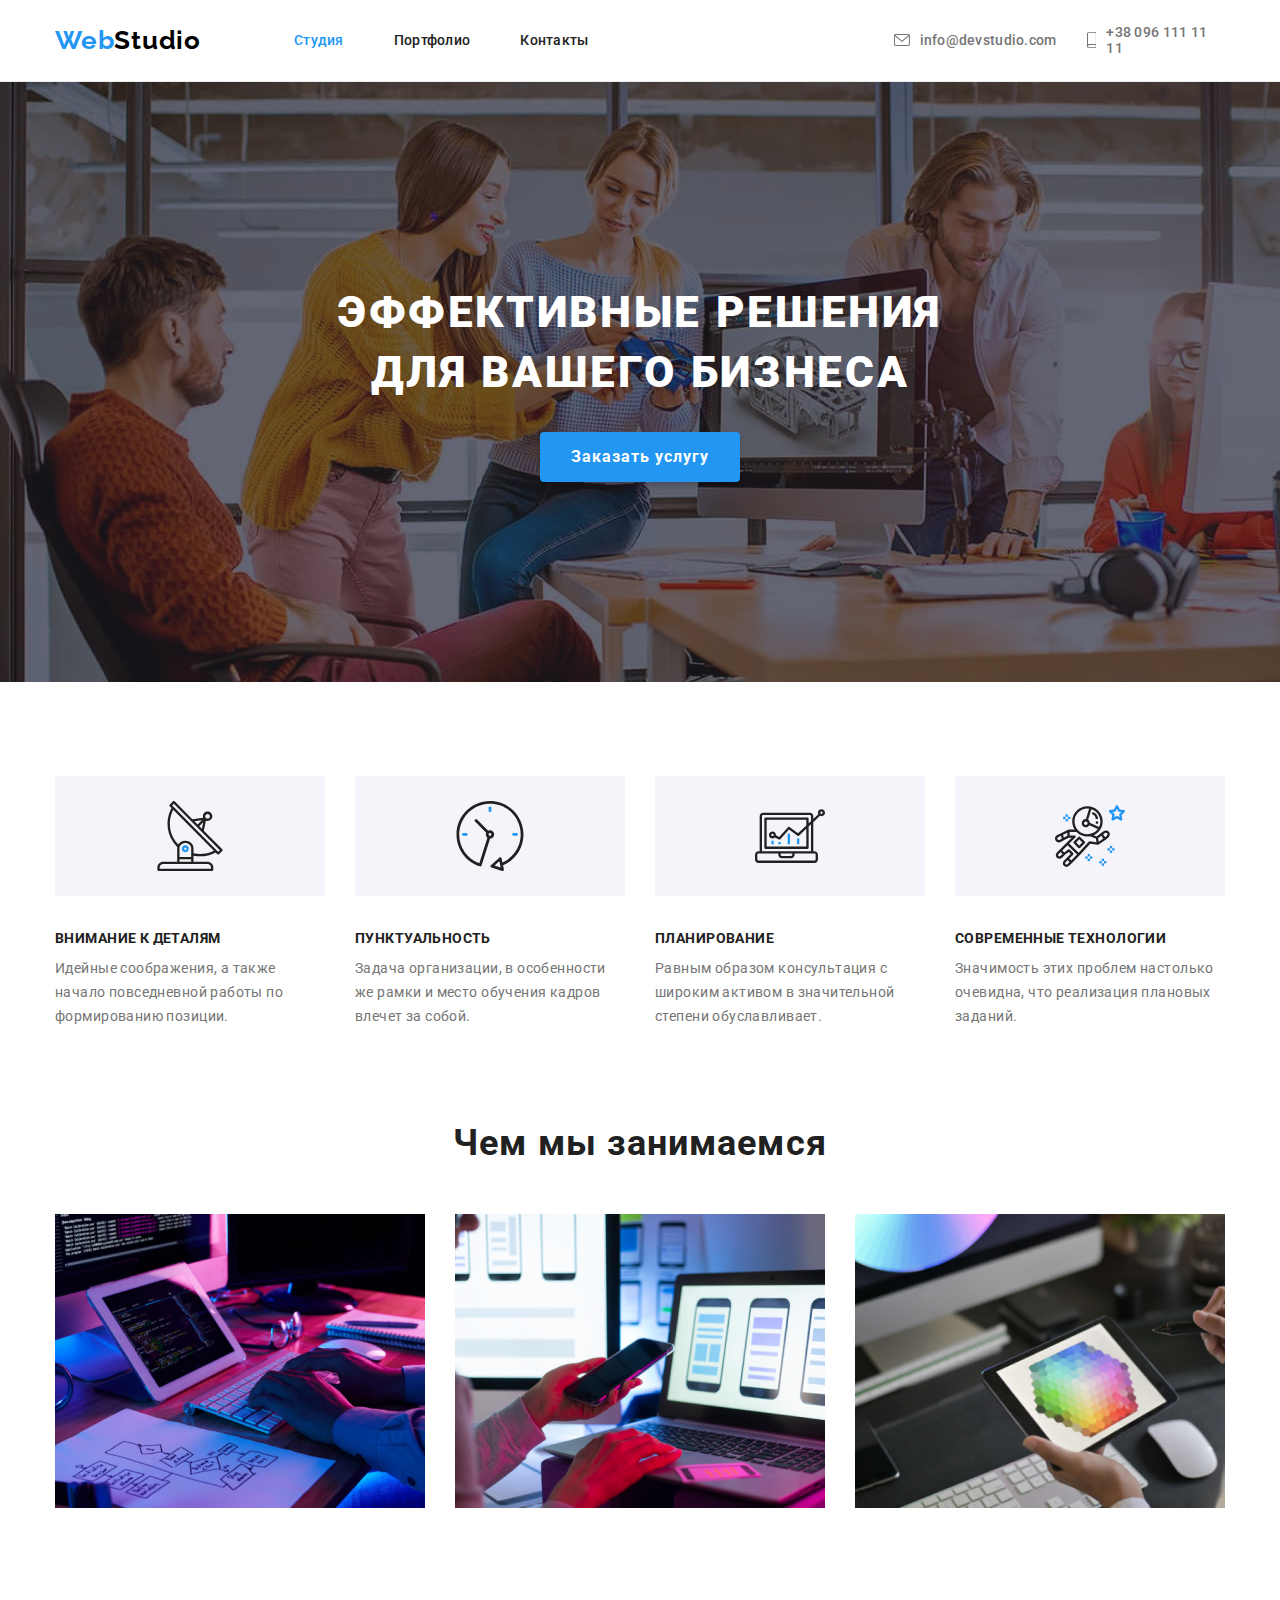
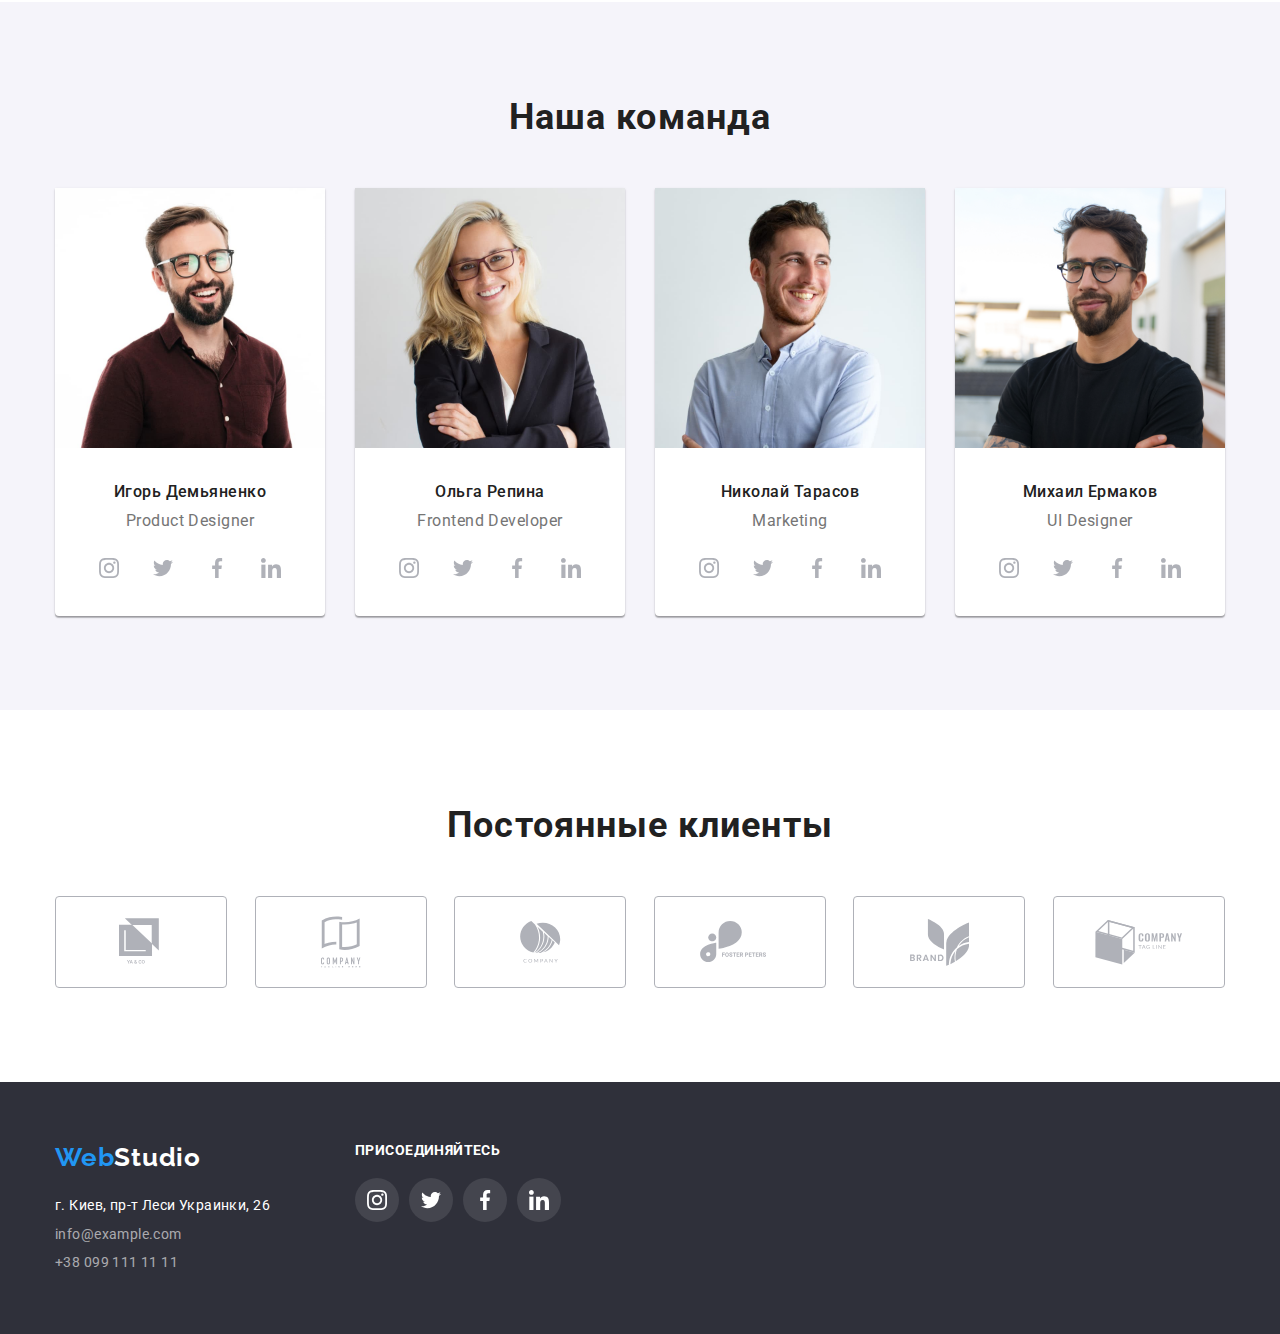
==== index.html @ bcdd803f "add files" ====
<!DOCTYPE html>
<html lang="ru">
<head>
    <meta charset="UTF-8">
    <meta name="viewport" content="width=device-width, initial-scale=1.0">
    <title>Студия</title>
    <link rel="stylesheet" href="./css/styles.css">
    <link href="https://fonts.googleapis.com/css2?family=Raleway:wght@700&family=Roboto:wght@400;500;700;900&display=swap" rel="stylesheet"/>
    <link rel="preconnect" href="https://fonts.gstatic.com">
    <link href="https://fonts.googleapis.com/css2?family=Roboto:wght@400;500;700;900&display=swap" rel="stylesheet">
</head>
<body class="body">
    <!-- Шапка страницы -->
    <header id="header">
        <div class="container">
            <div class="header-container">
                <!-- Логотип страницы -->
                <a href="./index.html" class="logo">Web<span>Studio</span></a>
                <!-- Навигация страницы -->
                <nav class="main-nav">
                    <ul class="site-nav">
                        <li>
                            <a href="./index.html" class="link current">Студия</a>
                        </li>
                        <li>
                            <a href="./portfolio.html" class="link">Портфолио</a>
                        </li>
                        <li>
                            <a href="" class="link">Контакты</a>
                        </li>
                    </ul>
                    <!-- Контакты -->
                    <ul class="contacts-nav">
                        <li>
                            <a href="mailto:info@devstudio.com">
                                <svg class="link-icon icon-email">
                                    <use href="./images/icons/sprite.svg#icon-message"></use>
                                </svg>
                                info@devstudio.com
                            </a>
                        </li>
                        <li>
                            <a href="tel:+380961111111">
                                <svg class="link-icon icon-smartphone">
                                    <use href="./images/icons/sprite.svg#icon-smartphone"></use>
                                </svg>
                                +38 096 111 11 11
                            </a>
                        </li>
                    </ul>
                </nav>
            </div>
        </div>
    </header>
    <!-- Контент страницы -->
    <main>
        <section class="block-one">
                <div class="container">
                    <div class="div-block-one">
                        <h1 class="block-one-text">Эффективные решения <br> для вашего бизнеса</h1>
                        <a href="" class="button">Заказать услугу</a>
                    </div>
                </div>
        </section>
        <!-- Особенности -->
        <section class="features-section">
            <div class="container">
                <ul class="features">
                    <li>
                        <img src="./images/Rectangle 1.svg" alt="features" width="270px">
                        <h3>ВНИМАНИЕ К ДЕТАЛЯМ</h3>
                        <p>Идейные соображения, а также начало повседневной работы по формированию позиции.</p>
                    </li>
                    <li>
                        <img src="./images/Rectangle 2.svg" alt="features" width="270px">
                        <h3>ПУНКТУАЛЬНОСТЬ</h3>
                        <p>Задача организации, в особенности же рамки и место обучения кадров влечет за собой.</p>
                    </li>
                    <li>
                        <img src="./images/Rectangle 3.svg" alt="features" width="270px">
                        <h3>ПЛАНИРОВАНИЕ</h3>
                        <p>Равным образом консультация с широким активом в значительной степени обуславливает.</p>
                    </li>
                    <li>
                        <img src="./images/Rectangle 4.svg" alt="features" width="270px">
                        <h3>СОВРЕМЕННЫЕ ТЕХНОЛОГИИ</h3>
                        <p>Значимость этих проблем настолько очевидна, что реализация плановых заданий.</p>
                    </li>
                </ul>
            </div>
        </section>
        <!-- Чем мы занимаемся-->
        <section class="work">
            <div class="container">
                <div class="work-div">
                    <h2>Чем мы занимаемся</h2>
                        <ul class="work-ul">
                            <li><img src="./images/img01.png" alt="изображение" width="370"></li>
                            <li><img src="./images/img02.png" alt="изображение" width="370"></li>
                            <li><img src="./images/img03.png" alt="изображение" width="370"></li>
                        </ul>
                </div>
            </div>
        </section>
        <!-- Наша команда -->
        <section class="commands">
            <div class="container">
                <div class="commands-div">
                    <h2>Наша команда</h2>
                    <ul class="commands-list">
                        <li>
                            <img src="./images/people01.jpg" alt="Игорь Демьяненко" width="270">
                            <div class="commands-text">
                                <h3>Игорь Демьяненко</h3>
                                <p>Product Designer</p>
                                <div class="social-list">
                                    <a href="" class="social-list-link">
                                        <svg class="social-list-icon" width="44px" height="44px">
                                            <use href="./images/icons/sprite.svg#icon-instagram"></use>
                                        </svg>
                                    </a>
                                    <a href="" class="social-list-link">
                                        <svg class="social-list-icon">
                                            <use href="./images/icons/sprite.svg#icon-twitter"></use>
                                        </svg>
                                    </a>
                                    <a href="" class="social-list-link">
                                        <svg class="social-list-icon">
                                            <use href="./images/icons/sprite.svg#icon-facebook"></use>
                                        </svg>
                                    </a>
                                    <a href="" class="social-list-link">
                                        <svg class="social-list-icon">
                                            <use href="./images/icons/sprite.svg#icon-linkedin"></use>
                                        </svg>
                                    </a>
                                </div>
                            </div>
                        </li>
                        <li>
                            <img src="./images/people02.jpg" alt="Ольга репина" width="270">
                            <div class="commands-text">
                                <h3>Ольга Репина</h3>
                                <p>Frontend Developer</p>
                                <div class="social-list">
                                    <a href="" class="social-list-link">
                                        <svg class="social-list-icon" width="44px" height="44px">
                                            <use href="./images/icons/sprite.svg#icon-instagram"></use>
                                        </svg>
                                    </a>
                                    <a href="" class="social-list-link">
                                        <svg class="social-list-icon">
                                            <use href="./images/icons/sprite.svg#icon-twitter"></use>
                                        </svg>
                                    </a>
                                    <a href="" class="social-list-link">
                                        <svg class="social-list-icon">
                                            <use href="./images/icons/sprite.svg#icon-facebook"></use>
                                        </svg>
                                    </a>
                                    <a href="" class="social-list-link">
                                        <svg class="social-list-icon">
                                            <use href="./images/icons/sprite.svg#icon-linkedin"></use>
                                        </svg>
                                    </a>
                                </div>
                            </div>
                        </li>
                        <li>
                            <img src="./images/people03.jpg" alt="Николай Тарасов" width="270">
                            <div class="commands-text">
                                <h3>Николай Тарасов</h3>
                                <p>Marketing</p>
                                <div class="social-list">
                                    <a href="" class="social-list-link">
                                        <svg class="social-list-icon" width="44px" height="44px">
                                            <use href="./images/icons/sprite.svg#icon-instagram"></use>
                                        </svg>
                                    </a>
                                    <a href="" class="social-list-link">
                                        <svg class="social-list-icon">
                                            <use href="./images/icons/sprite.svg#icon-twitter"></use>
                                        </svg>
                                    </a>
                                    <a href="" class="social-list-link">
                                        <svg class="social-list-icon">
                                            <use href="./images/icons/sprite.svg#icon-facebook"></use>
                                        </svg>
                                    </a>
                                    <a href="" class="social-list-link">
                                        <svg class="social-list-icon">
                                            <use href="./images/icons/sprite.svg#icon-linkedin"></use>
                                        </svg>
                                    </a>
                                </div>
                            </div>
                        </li>
                        <li>
                            <img src="./images/people04.png" alt="Михаил Ермаков" width="270">
                            <div class="commands-text">
                                <h3>Михаил Ермаков</h3>
                                <p>UI Designer</p>
                                <div class="social-list">
                                    <a href="" class="social-list-link">
                                        <svg class="social-list-icon" width="44px" height="44px">
                                            <use href="./images/icons/sprite.svg#icon-instagram"></use>
                                        </svg>
                                    </a>
                                    <a href="" class="social-list-link">
                                        <svg class="social-list-icon">
                                            <use href="./images/icons/sprite.svg#icon-twitter"></use>
                                        </svg>
                                    </a>
                                    <a href="" class="social-list-link">
                                        <svg class="social-list-icon">
                                            <use href="./images/icons/sprite.svg#icon-facebook"></use>
                                        </svg>
                                    </a>
                                    <a href="" class="social-list-link">
                                        <svg class="social-list-icon">
                                            <use href="./images/icons/sprite.svg#icon-linkedin"></use>
                                        </svg>
                                    </a>
                                </div>
                            </div>
                        </li>
                    </ul>
                </div>
            </div>
        </section>
        <!-- Постоянные клиенты -->
        <section class="clients">
            <div class="container">
                <div class="clients-div">
                    <h2>Постоянные клиенты</h2>
                    <ul class="clients-list">
                        <li>
                            <a href="" class="clients-link">
                                <svg class="clients-icon" width="44px" height="49px">
                                    <use href="./images/icons/sprite.svg#icon-client-1"></use>
                                </svg>
                            </a>
                        </li>
                        <li>
                            <a href="" class="clients-link">
                                <svg class="clients-icon" width="40px" height="52px">
                                    <use href="./images/icons/sprite.svg#icon-client-2"></use>
                                </svg>
                            </a>
                        </li>
                        <li>
                            <a href="" class="clients-link">
                                <svg class="clients-icon" width="41px" height="42px">
                                    <use href="./images/icons/sprite.svg#icon-client-3"></use>
                                </svg>
                            </a>
                        </li>
                        <li>
                            <a href="" class="clients-link">
                                <svg class="clients-icon" width="79px" height="42px">
                                    <use href="./images/icons/sprite.svg#icon-client-4"></use>
                                </svg>
                            </a>
                        </li>
                        <li>
                            <a href="" class="clients-link">
                                <svg class="clients-icon" width="59px" height="47px">
                                    <use href="./images/icons/sprite.svg#icon-client-5"></use>
                                </svg>
                            </a>
                        </li>
                        <li>
                            <a href="" class="clients-link">
                                <svg class="clients-icon" width="88px" height="45px">
                                    <use href="./images/icons/sprite.svg#icon-client-6"></use>
                                </svg>
                            </a>
                        </li>
                    </ul>
                </div>
            </div>
        </section>
    </main>
    <!-- Подвал страницы -->
    <footer class="page-footer">
        <div class="container">
            <div class="footer-div">
                <div class="footer-container">
                    <a href="./index.html" class="footer-logo">Web<span>Studio</span></a>
                    <!-- Адрес и контакты -->
                    <address class="footer-address">
                        <ul class="adress-footer">
                            <li class="adress">г. Киев, пр-т Леси Украинки, 26</li>
                            <li><a href="mailto:info@example.com">info@example.com</a></li>
                            <li><a href="tel:+380991111111">+38 099 111 11 11</a></li>
                        </ul>
                    </address>
                </div>
                <div class="footer-social">
                    <p class="footer-social-description">ПРИСОЕДИНЯЙТЕСЬ</p>
                    <ul class="footer-social-list">
                        <li>
                            <a href="" class="footer-social-link">
                                <svg class="footer-social-icon">
                                    <use href="./images/icons/sprite.svg#icon-instagram"></use>
                                </svg>
                            </a>
                        </li>
                        <li>
                            <a href="" class="footer-social-link">
                                <svg class="footer-social-icon">
                                    <use href="./images/icons/sprite.svg#icon-twitter"></use>
                                </svg>
                            </a>
                        </li>
                        <li>
                            <a href="" class="footer-social-link">
                                <svg class="footer-social-icon">
                                    <use href="./images/icons/sprite.svg#icon-facebook"></use>
                                </svg>
                            </a>
                        </li>
                        <li>
                            <a href="" class="footer-social-link">
                                <svg class="footer-social-icon">
                                    <use href="./images/icons/sprite.svg#icon-linkedin"></use>
                                </svg>
                            </a>
                        </li>
                    </ul>
                </div>
            </div>
        </div>
    </footer>
</body>
</html>
---- css/styles.css ----
:root { 
    --text-color-black: #212121;
    --text-color-grey: #757575;
    --text-color-white: #FFFFFF;
    --accent-color: #2196F3;
    --bt-primary: #F5F4FA;
    --bt-second: #2196F3;
    --background-color: #2F303A;
    --icon-collor: #AFB1B8;
    --border-color: #EEEEEE;
    --black-color: #000000;
    --border-header: #ECECEC;
}

*{
    margin: 0;
    padding: 0;
}

*
*::before,
*::after{
    box-sizing: inherit;
}

ul{
    list-style: none;
}

a {
    text-decoration: none;
  }

h2{
    font-weight: 700;
    font-size: 36px;
    line-height: 42px;
    letter-spacing: 0.03em;
    color: var(--text-color-black);
}

.body{
    margin: 0;
    font-family: Roboto, sans-serif;
    background: var(--text-color-white);
}

/*Шапка страницы*/
#header{
    background: var(--text-color-white);
    padding-top: 24px;
    padding-bottom: 25px;
    border-bottom: 1px solid var(--border-header);
}

.header-container{
    display: flex;
    align-items: center;
    justify-content: space-between;
}

.logo{
    font-family: Raleway;
    font-style: normal;
    font-weight: 700;
    font-size: 26px;
    line-height: 31px;
    letter-spacing: 0.03em;
    color: var(--accent-color);
    margin-right: 93px;
}

.logo span{
    color: var(--black-color);
}

/*Навигация страницы*/
.main-nav{
    display: flex;
    align-items: center;
}

.site-nav{
    display: flex;
    margin-right: 305px;
}

.site-nav a{
    color: var(--text-color-black);
    font-weight: 500;
    font-size: 14px;
    line-height: 16px;
    letter-spacing: 0.02em;
}

.site-nav li:nth-child(-n+2){
    padding-right: 50px;
}

.site-nav li{
    display: flex;
    justify-content: space-around;
}

.site-nav a:hover,
.site-nav a:focus{
    color: var(--bt-second);
}

.site-nav .link.current{
    color: var(--accent-color);
}

/*Контакты*/
.contacts-nav{
    display: flex;
}

.contacts-nav li{
    display: flex;
    align-items: center;
}

.contacts-nav li:nth-child(1){
    padding-right: 30px;
}

.contacts-nav a{
    font-weight: 500;
    font-size: 14px;
    line-height: 16px;
    letter-spacing: 0.02em;
    color: var(--text-color-grey);
    display: flex;
    align-items: center;
}

.contacts-nav a:hover,
.contacts-nav a:focus{
    font-weight: 500;
    font-size: 14px;
    line-height: 16px;
    letter-spacing: 0.02em;
    color: var(--bt-second);
}

.link-icon{
    fill: currentColor;
    padding-right: 10px;
}

.icon-email{
    width: 16px;
    height: 12px;
}

.icon-smartphone{
    width: 10px;
    height: 16px;
}

/*Контент страницы*/
.container{
    width: 1170px;
    padding-top: 0px;
    padding-right: 15px;
    padding-bottom: 0px;
    padding-left: 15px;
    margin-left: auto;
    margin-right: auto;
}

.block-one{
    text-align: center;
    background-color: #c4c4c4;
    background-image: linear-gradient(
        to right,    
     rgba(47, 48, 58, 0.4),
     rgba(47, 48, 58, 0.4)
    ), url('../images/Img-overlay.jpg');
    background-size: cover;
    padding-top: 200px;
    padding-bottom: 200px;
}

.div-block-one{
    display: flex;
    flex-direction: column;
    align-items: center;
}

.block-one-text{
    font-weight: 900;
    font-size: 44px;
    line-height: 60px;
    letter-spacing: 0.06em;
    text-transform: uppercase;
    color: var(--text-color-white);
    margin: 0;
}

.button {
    width: 200px;
    height: 50px;
    background: var(--bt-second);
    box-shadow: 0px 4px 4px rgba(0, 0, 0, 0.15);
    border-radius: 4px;
    font-weight: 700;
    font-size: 16px;
    line-height: 30px;
    letter-spacing: 0.06em;
    display: flex;
    justify-content: center;
    align-items: center;
    margin-top: 30px;
    margin-left: auto;
    margin-right: auto;
    color: var(--text-color-white);
    }

/*Особенности*/
.features-section{
    padding-top: 94px;
}

.features{
    display: flex;
    justify-content: space-between;
}

.features li{
    width: 270px;
}

.features img{
    padding-bottom: 30px;
}

.features h3{
    font-weight: 700;
    font-size: 14px;
    line-height: 16px;
    letter-spacing: 0.03em;
    text-transform: uppercase;
    color: var(--text-color-black);
    padding-bottom: 10px;
}

.features p{
    font-weight: 400;
    font-size: 14px;
    line-height: 24px;
    letter-spacing: 0.03em;
    color: var(--text-color-grey);
}

/* Чем мы занимаемся */
.work{
    padding-top: 94px;
    padding-bottom: 94px;
}

.work-div{
    display: flex;
    flex-direction: column;
}

.work-div h2{
    text-align: center;
    padding-bottom: 50px;
}

.work-ul{
    display: flex;
    justify-content: space-between;
}

.work-ul li{
    display: flex;
}

/* Наша команда */
.commands{
    background: var(--bt-primary);
    padding-top: 94px;
    padding-bottom: 94px;
}

.commands-div{
    display: flex;
    justify-content: center;
    flex-direction: column;
}

.commands-div h2{
    padding-bottom: 50px;
    text-align: center;
}

.commands-list{
    display: flex;
    justify-content: space-between;
}

.commands-list li{
    width: 270px;
    height: 428px;
    background: var(--text-color-white);
    box-shadow: 0px 1px 3px rgba(0, 0, 0, 0.12), 0px 1px 1px rgba(0, 0, 0, 0.14), 0px 2px 1px rgba(0, 0, 0, 0.2);
    border-radius: 0px 0px 4px 4px;
}

.commands-text{
    padding-top: 30px;
    padding-bottom: 30px;
    text-align: center;
}

.commands-list h3{
    font-weight: 500;
    font-size: 16px;
    line-height: 19px;
    letter-spacing: 0.03em;
    color: var(--text-color-black);
}

.commands-list p{
    font-size: 16px;
    line-height: 19px;
    letter-spacing: 0.03em;
    color: var(--text-color-grey);
    padding-top: 10px;
}

.social-list{
    padding-left: 32px;
    padding-right: 32px;
    margin-top: 16px;
    margin-bottom: 30px;
    display: flex;
    justify-content: space-between;
}

.social-list-link{
    width: 44px;
    height: 44px;
    border-radius: 50%;
    color: var(--icon-collor);
    display: flex;
    align-items: center;
    justify-content: center;
}

.social-list-link:hover,
.social-list-link:focus{
    color: var(--text-color-white);
    background-color: var(--accent-color);
}

.social-list-icon{
    width: 20px;
    height: 20px;
    fill: currentColor;
}

/* Постоянные клиенты */
.clients{
    padding-top: 94px;
    padding-bottom: 94px;
}

.clients-div{
    display: flex;
    flex-direction: column;
}

.clients-div h2{
    text-align: center;
}

.clients-list{
    padding-top: 50px;
    display: flex;
    justify-content: space-between;
}

.clients-list li{
    display: flex;
    justify-content: space-between;
}

.clients-link{
    width: 170px;
    height: 90px;
    border: 1px solid var(--icon-collor);
    border-radius: 4px;
    display: flex;
    justify-content: center;
    align-items: center;
    color: var(--icon-collor);
}

.clients-link:hover,
.clients-link:focus{
    color: var(--accent-color);
    border: 1px solid var(--accent-color);
}

.clients-icon{
    fill: currentColor;
}

.icon-clients:hover,
.icon-clients:focus{
    fill: var(--accent-color);
}

/* Подвал страницы */
.page-footer{
    background: var(--background-color);
    padding-top: 60px;
    padding-bottom: 60px;
}

.footer-div{
    display: flex;
}

.footer-container{
    display: flex;
    flex-direction: column;
}

.footer-address{
    display: flex;
}

/* Лого футтера */
.footer-logo{
    font-family: Raleway;
    font-style: normal;
    font-weight: bold;
    font-size: 26px;
    line-height: 31px;
    letter-spacing: 0.03em;
    color: var(--bt-second);
}

.footer-logo span{
    color: var(--text-color-white);
}

/* Адрес и контакты */
.adress-footer{
    padding-top: 20px;
    font-family: Roboto;
    font-style: normal;
    font-weight: normal;
    font-size: 14px;
    line-height: 24px;
    letter-spacing: 0.03em;
    height: 81px;
    display: flex;
    flex-direction: column;
    justify-content: space-between;
}

.adress{
    font-style: normal;
    font-weight: 400;
    font-size: 14px;
    line-height: 24px;
    letter-spacing: 0.03em;
    color: var(--text-color-white);
}

.adress-footer a{
    font-family: Roboto;
    font-style: normal;
    font-weight: normal;
    font-size: 14px;
    line-height: 24px;
    letter-spacing: 0.03em;
    color: rgba(255, 255, 255, 0.6);
}

/* Присоединяйтесь */
.footer-social{
    display: flex;
    flex-direction: column;
    margin-left: 85px;
}

.footer-social-description{
    font-family: Roboto;
    font-style: normal;
    font-weight: bold;
    font-size: 14px;
    line-height: 16px;
    letter-spacing: 0.03em;
    text-transform: uppercase;
    color: var(--text-color-white);
    padding-bottom: 20px;
}

.footer-social-list{
    display: flex;
}

.footer-social-list li{
    display: flex;
}

.footer-social-list li:not(:last-child){
    margin-right: 10px;
}

.footer-social-link{
    display: flex;
    justify-content: center;
    align-items: center;
    width: 44px;
    height: 44px;
    color: var(--text-color-white);
    background-color: rgba(255, 255, 255, 0.1);
    border-radius: 50%;
}

.footer-social-link:hover,
.footer-social-link:focus{
    background: var(--accent-color);
}

.footer-social-icon{
    fill: currentColor;
    width: 20px;
    height: 20px;
}

/*Страница - портфолио*/
/* Главная страница */
.portfolio{
    padding-top: 94px;
    padding-bottom: 94px;
}

.portfolio-div{
    display: flex;
    flex-direction: column
}

/* Кнопки */
.portfolio-nav {
    width: 611px;
    display: flex;
    justify-content: space-between;
    margin-left: auto;
    margin-right: auto;
}

.portfolio-nav button{
    font-family: Roboto;
    font-style: normal;
    font-weight: 500;
    font-size: 16px;
    line-height: 26px;
    text-align: center;
    letter-spacing: 0.03em;
    color: var(--text-color-black);
    border-radius: 4px;
    background-color: var(--bt-primary);
    padding-top: 6px;
    padding-right: 22px;
    padding-bottom: 6px;
    padding-left: 22px;
    border: 0px;
}

.portfolio-nav button:hover,
.portfolio-nav button:focus{
    color: var(--text-color-white);
    background: var(--accent-color);
    box-shadow: 0px 3px 1px rgba(0, 0, 0, 0.1), 0px 1px 2px rgba(0, 0, 0, 0.08), 0px 2px 2px rgba(0, 0, 0, 0.12);
}

/*Проекты*/
.projects{
    padding-top: 50px;
    height: 1272px;
    display: flex;
    justify-content: space-between;
    align-content: space-between;
    flex-wrap: wrap;
}

.projects li{
    height: 404px;
    background: var(--text-color-white);
}

.projects li:hover,
.projects li:focus{
    box-shadow: 0px 1px 1px rgba(0, 0, 0, 0.12), 0px 4px 4px rgba(0, 0, 0, 0.06), 1px 4px 6px rgba(0, 0, 0, 0.16);
}

.projects a{
    display: flex;
    flex-direction: column
}

.projects-image{
    display: flex;
}

.projects-text{
    padding-top: 20px;
    padding-right: 24px;
    padding-bottom: 20px;
    padding-left: 24px;
    border-bottom: 1px solid var(--border-color);
    border-left: 1px solid var(--border-color);
    border-right: 1px solid var(--border-color);
}

.projects h3{
    font-weight: 700;
    font-size: 18px;
    line-height: 36px;
    letter-spacing: 0.06em;
    color: var(--text-color-black);
    padding-bottom: 4px;
}

.projects p{
    font-size: 16px;
    line-height: 30px;
    letter-spacing: 0.03em;
    color: var(--text-color-grey);
}
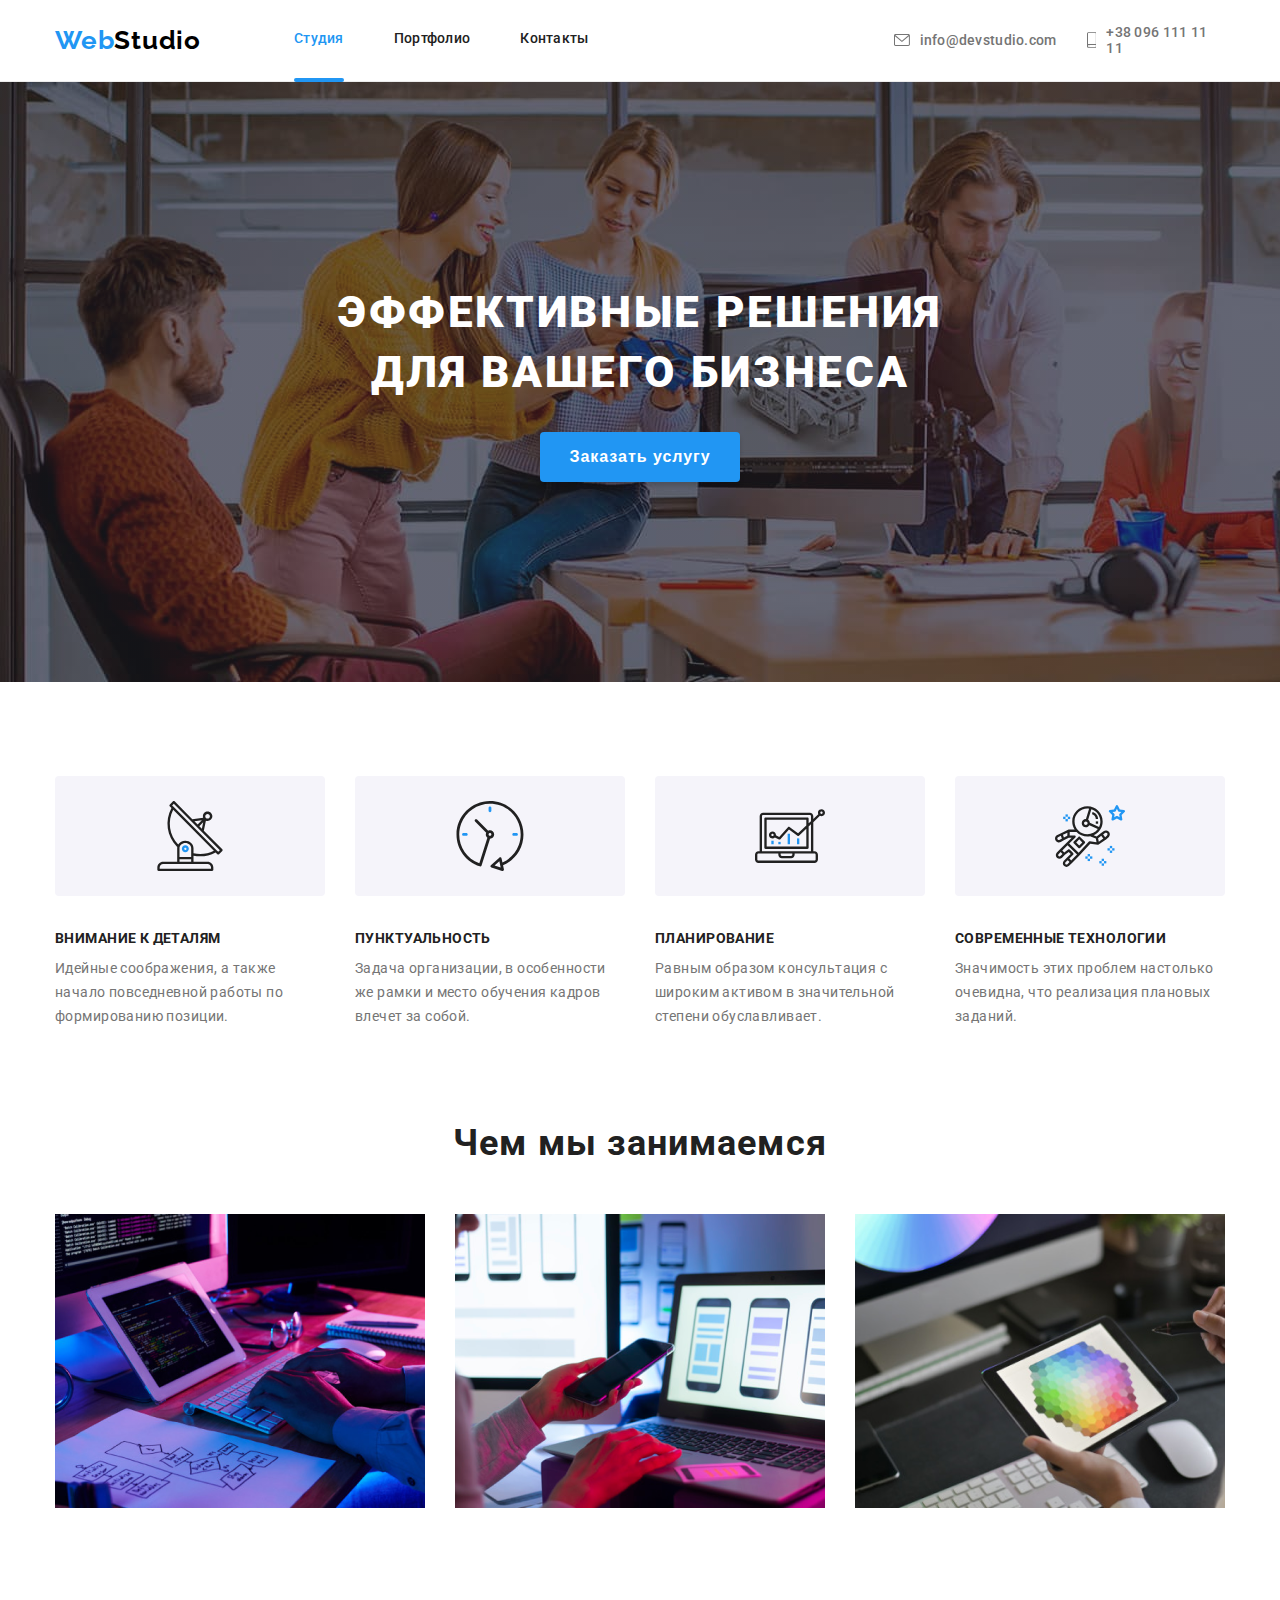
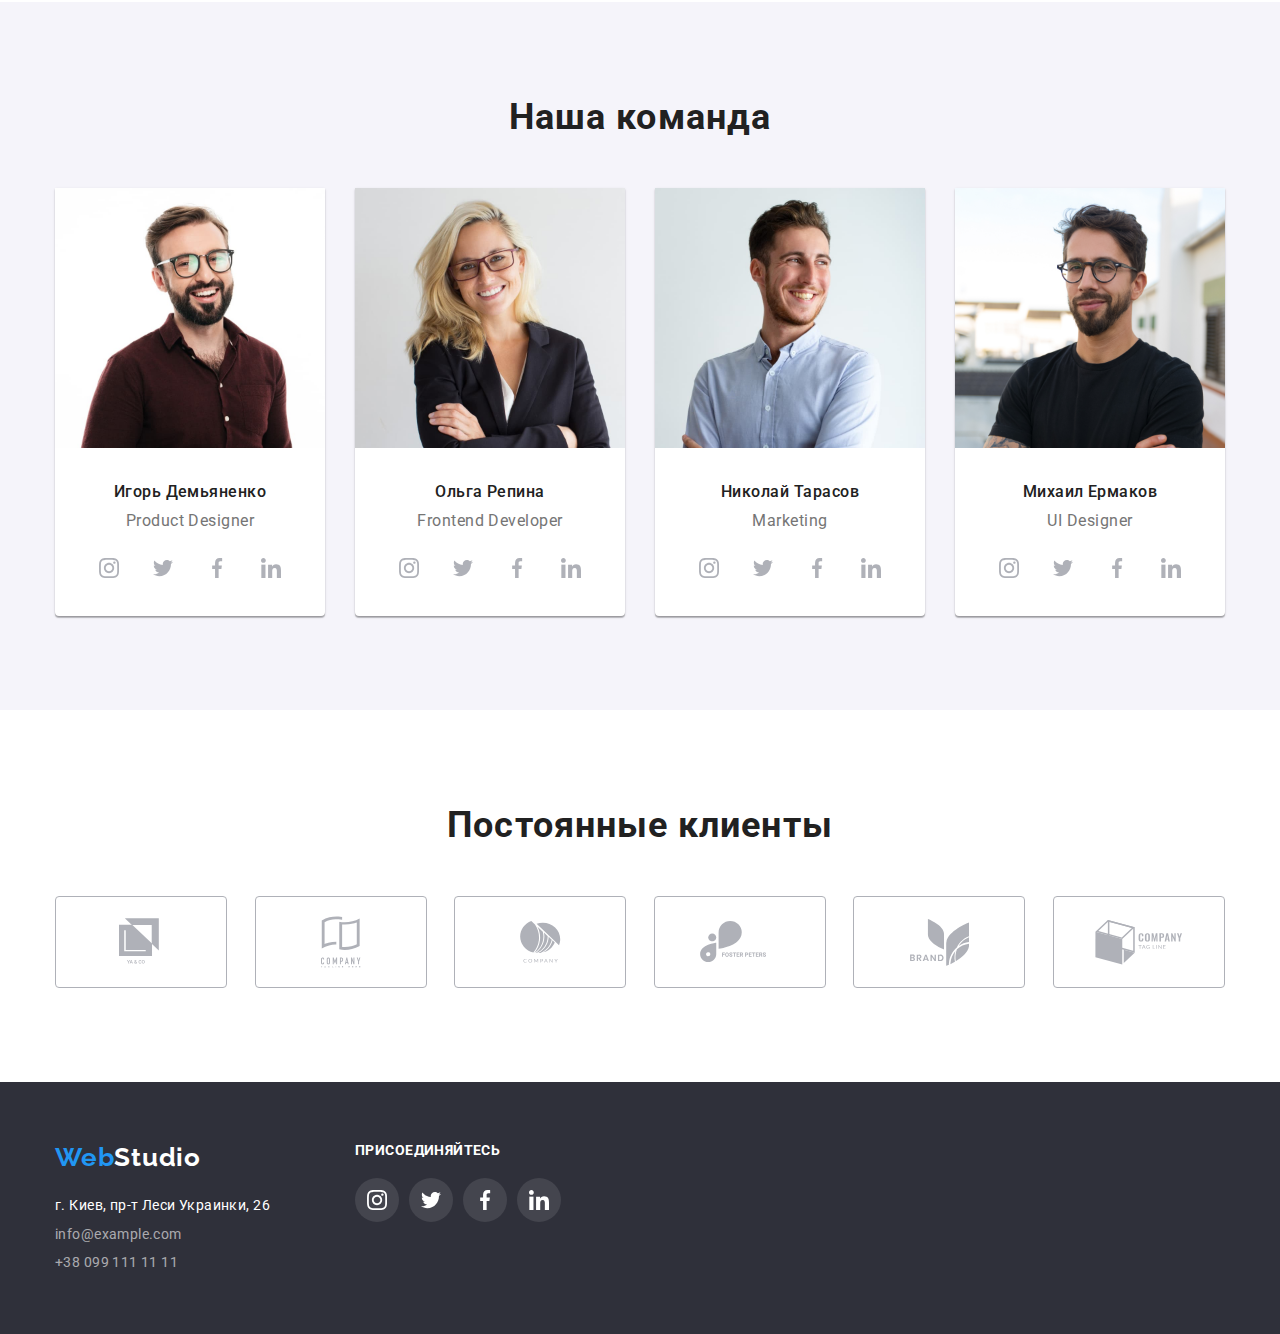
==== commit 394d3aaf: "add line" ====
--- a/index.html
+++ b/index.html
@@ -58,7 +58,16 @@
                 <div class="container">
                     <div class="div-block-one">
                         <h1 class="block-one-text">Эффективные решения <br> для вашего бизнеса</h1>
-                        <a href="" class="button">Заказать услугу</a>
+                        <!-- <a href="" class="button" data-modal-open>Заказать услугу</a> -->
+                        <button data-modal-open class="button">Заказать услугу</button>
+                        <div class="backdrop is-hidden" data-modal>
+                            <div class="modal">
+                                <p>
+                                    Lorem ipsum, dolor sit amet consectetur adipisicing elit. Omnis nobis molestiae aliquam modi? Tempora eius est ad distinctio atque aliquid sint, quod eum, aperiam accusamus quibusdam beatae dolorum numquam odio!
+                                </p>
+                                <button data-modal-close>Закрыть</button>
+                            </div>
+                        </div>
                     </div>
                 </div>
         </section>
@@ -332,5 +341,7 @@
             </div>
         </div>
     </footer>
+
+    <script src="./js/modal.js"></script>
 </body>
 </html>
--- a/css/styles.css
+++ b/css/styles.css
@@ -27,6 +27,10 @@
     list-style: none;
 }
 
+.is-hidden{
+    display: none;
+}
+
 a {
     text-decoration: none;
   }
@@ -109,6 +113,19 @@
 
 .site-nav .link.current{
     color: var(--accent-color);
+}
+
+.site-nav .link.current::after{
+    display: box;
+    /* background: var(--accent-color); */
+    background: currentColor;
+    content: "";
+    width: inherit;
+    height: 4px;
+    border-radius: 2px;
+    display: flex;
+    position: relative;
+    top: 31.5px;
 }
 
 /*Контакты*/
@@ -216,7 +233,16 @@
     margin-left: auto;
     margin-right: auto;
     color: var(--text-color-white);
+    border: 0;
     }
+    
+.modal{
+    width: 528px;
+    height: 581px;
+    background-color: var(--text-color-white);
+    box-shadow: 0px 1px 3px rgba(0, 0, 0, 0.12), 0px 1px 1px rgba(0, 0, 0, 0.14), 0px 2px 1px rgba(0, 0, 0, 0.2);
+    border-radius: 4px;
+}
 
 /*Особенности*/
 .features-section{
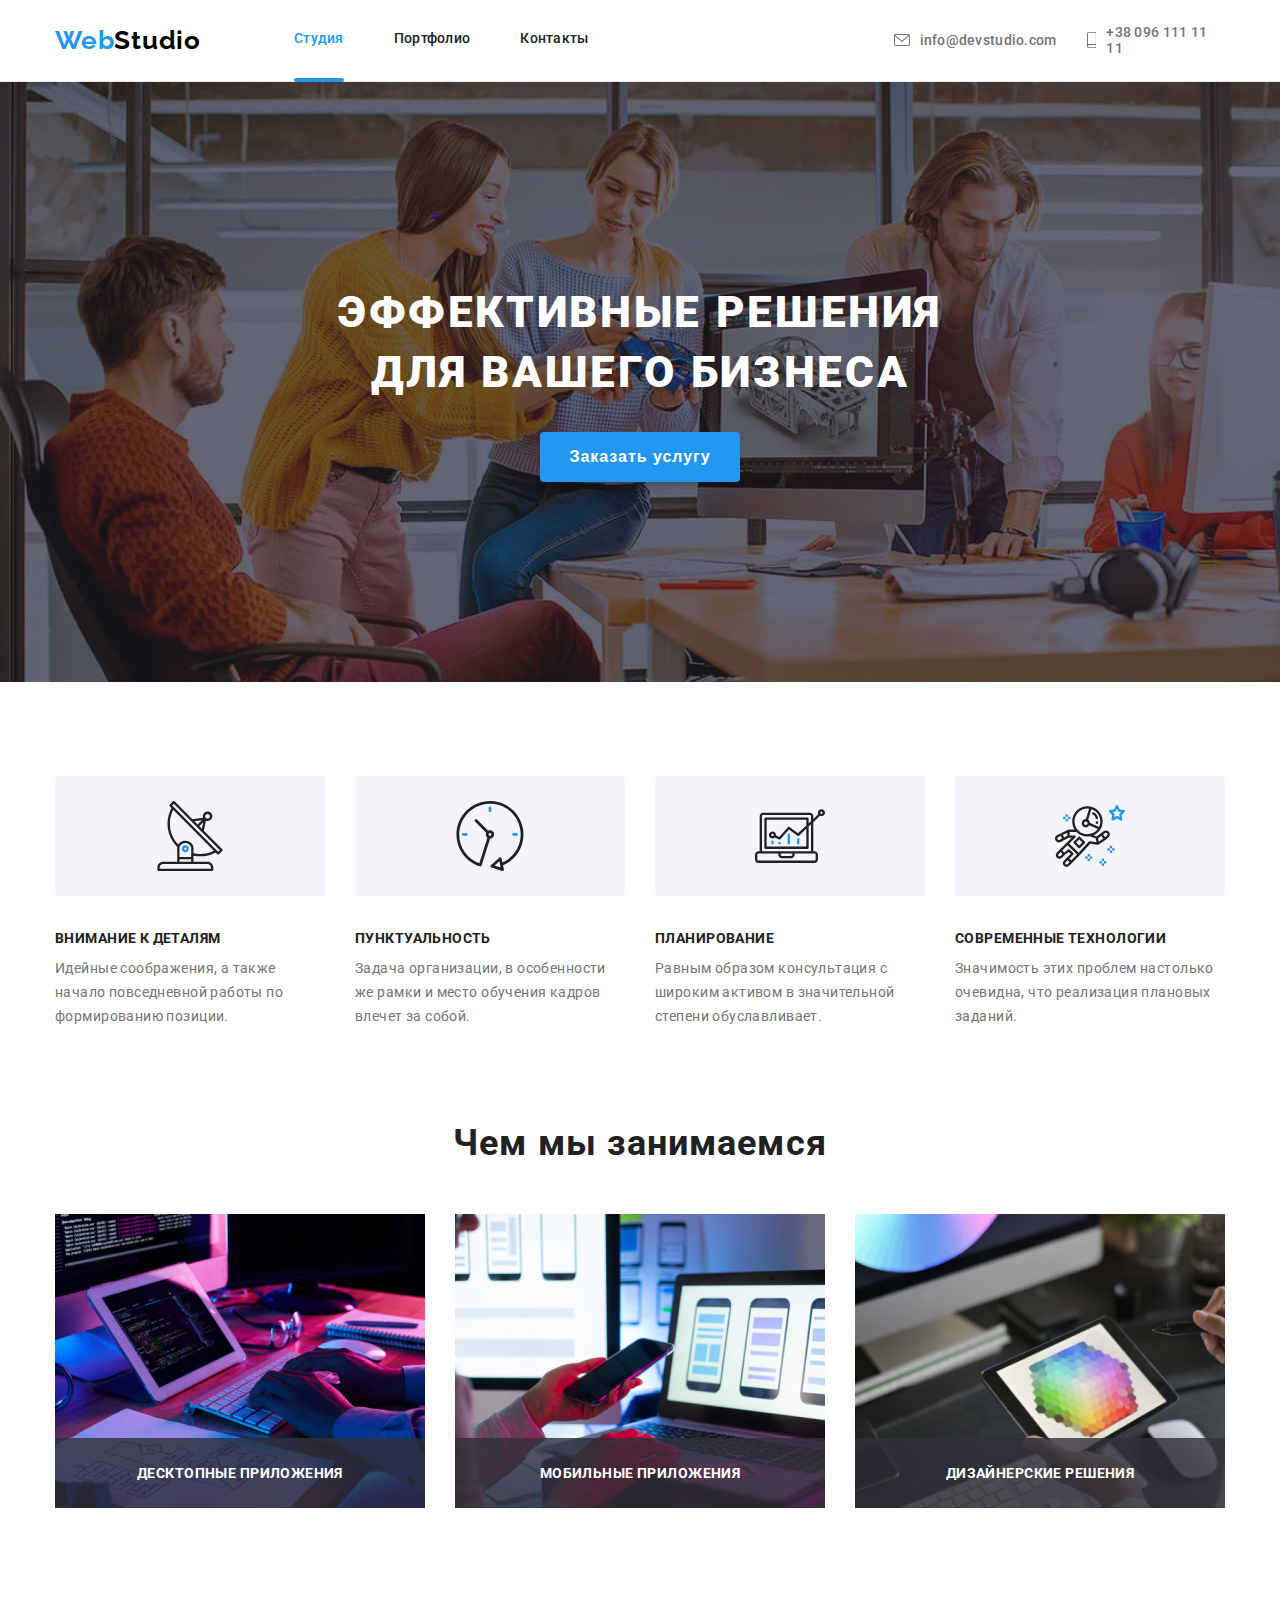
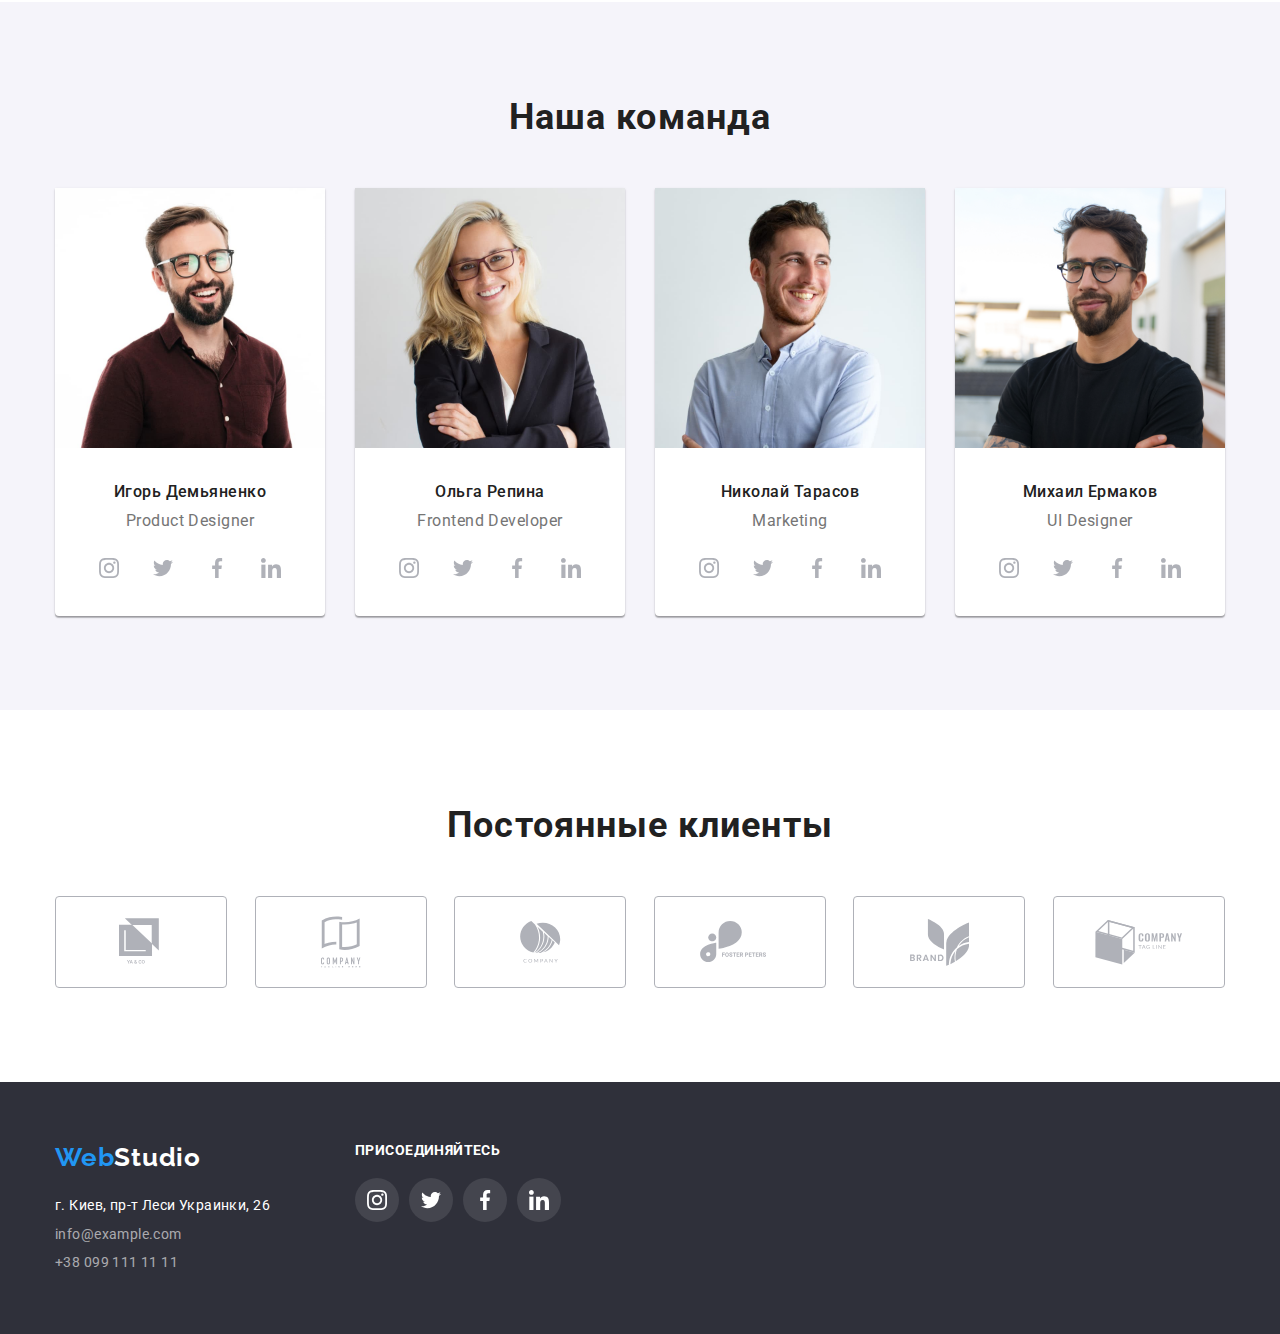
==== commit ef04cf24: "final result" ====
--- a/index.html
+++ b/index.html
@@ -65,7 +65,11 @@
                                 <p>
                                     Lorem ipsum, dolor sit amet consectetur adipisicing elit. Omnis nobis molestiae aliquam modi? Tempora eius est ad distinctio atque aliquid sint, quod eum, aperiam accusamus quibusdam beatae dolorum numquam odio!
                                 </p>
-                                <button data-modal-close>Закрыть</button>
+                                <button data-modal-close class="button-close">
+                                    <svg class="data-modal-icon" width="11px" height="11px">
+                                        <use href="./images/icons/sprite.svg#icon-close"></use>
+                                    </svg>
+                                </button>
                             </div>
                         </div>
                     </div>
@@ -104,9 +108,30 @@
                 <div class="work-div">
                     <h2>Чем мы занимаемся</h2>
                         <ul class="work-ul">
-                            <li><img src="./images/img01.png" alt="изображение" width="370"></li>
-                            <li><img src="./images/img02.png" alt="изображение" width="370"></li>
-                            <li><img src="./images/img03.png" alt="изображение" width="370"></li>
+                            <li>
+                                <div class="work-img">
+                                    <img src="./images/img01.png" alt="изображение" width="370">
+                                    <div class="work-text">
+                                        <p>ДЕСКТОПНЫЕ ПРИЛОЖЕНИЯ</p>
+                                    </div>
+                                </div>
+                            </li>
+                            <li>
+                                <div class="work-img">
+                                    <img src="./images/img02.png" alt="изображение" width="370">
+                                    <div class="work-text">
+                                        <p>МОБИЛЬНЫЕ ПРИЛОЖЕНИЯ</p>
+                                    </div>
+                                </div>
+                            </li>
+                            <li>
+                                <div class="work-img">
+                                    <img src="./images/img03.png" alt="изображение" width="370">
+                                    <div class="work-text">
+                                        <p>ДИЗАЙНЕРСКИЕ РЕШЕНИЯ</p>
+                                    </div>
+                                </div>
+                            </li>
                         </ul>
                 </div>
             </div>
@@ -125,7 +150,8 @@
                                 <div class="social-list">
                                     <a href="" class="social-list-link">
                                         <svg class="social-list-icon" width="44px" height="44px">
-                                            <use href="./images/icons/sprite.svg#icon-instagram"></use>
+                                            <use href="./images/icons/sprite.svg#icon-instagram">
+                                            </use>
                                         </svg>
                                     </a>
                                     <a href="" class="social-list-link">
--- a/css/styles.css
+++ b/css/styles.css
@@ -117,7 +117,6 @@
 
 .site-nav .link.current::after{
     display: box;
-    /* background: var(--accent-color); */
     background: currentColor;
     content: "";
     width: inherit;
@@ -185,6 +184,7 @@
     padding-left: 15px;
     margin-left: auto;
     margin-right: auto;
+    position: relative;
 }
 
 .block-one{
@@ -204,6 +204,7 @@
     display: flex;
     flex-direction: column;
     align-items: center;
+    position: relative;
 }
 
 .block-one-text{
@@ -234,6 +235,7 @@
     margin-right: auto;
     color: var(--text-color-white);
     border: 0;
+    position: relative;
     }
     
 .modal{
@@ -242,6 +244,44 @@
     background-color: var(--text-color-white);
     box-shadow: 0px 1px 3px rgba(0, 0, 0, 0.12), 0px 1px 1px rgba(0, 0, 0, 0.14), 0px 2px 1px rgba(0, 0, 0, 0.2);
     border-radius: 4px;
+    position: absolute;
+    position: absolute;
+    display: flex;
+    flex-direction: column;
+}
+
+.modal p{
+    padding: 20px;
+    margin-top: 20px;
+    margin-right: 40px;
+    margin-bottom: 20px;
+    margin-left: 20px;
+}
+
+.button-close{
+    width: 30px;
+    height: 30px;
+    background-color: var(--text-color-white);
+    border-radius: 100%;
+    border: 1px solid rgba(0, 0, 0, 0.1);
+    color: var(--black-color);
+    display: flex;
+    justify-content: center;
+    align-items: center;
+    position: relative;
+    left: 490px;
+    bottom: 150px;
+}
+
+.data-modal-icon{
+    display: inline-block;
+    width: 11px;
+    height: 11px;
+    fill: currentColor;
+}
+
+.button-close:hover{
+    border: 1px solid red;
 }
 
 /*Особенности*/
@@ -299,10 +339,45 @@
 .work-ul{
     display: flex;
     justify-content: space-between;
+    /* position: relative; */
 }
 
 .work-ul li{
     display: flex;
+}
+
+.work-img{
+    display: flex;
+    justify-content: center;
+    position: relative;
+}
+
+.work-img img{
+    position: relative;
+}
+
+.work-text{
+    background: rgba(47, 48, 58, 0.8);
+    width: 370px;
+    height: 70px;
+    display: flex;
+    justify-content: center;
+    align-items: center;
+    position: absolute;
+    bottom: 0px;
+}
+
+.work-text p{
+    position: absolute;
+    font-family: Roboto;
+    font-style: normal;
+    font-weight: bold;
+    font-size: 14px;
+    line-height: 16px;
+    text-align: center;
+    letter-spacing: 0.03em;
+    text-transform: uppercase;
+    color: var(--text-color-white);
 }
 
 /* Наша команда */
@@ -621,6 +696,7 @@
 
 .projects li{
     height: 404px;
+    width: 370px;
     background: var(--text-color-white);
 }
 
@@ -636,6 +712,38 @@
 
 .projects-image{
     display: flex;
+    position: relative;
+    overflow: hidden;
+}
+
+.projects a:hover .overlay {
+    transform: translatex(0);
+  }
+
+.overlay{
+    position: absolute;
+    top: 0;
+    left: 0;
+    width: 370px;
+    height: 294px;
+    background: rgba(33, 150, 243, 0.9);
+    transform: translatey(100%);
+    transition: transform 250ms cubic-bezier(0.4, 0, 0.2, 1);
+    /* transition: transform 250ms ease; */
+}
+
+.overlay p{
+    font-family: Roboto;
+    font-style: normal;
+    font-weight: normal;
+    font-size: 18px;
+    line-height: 28px;
+    letter-spacing: 0.03em;
+    color: #FFFFFF;
+    padding-top: 63px;
+    padding-right: 24px;
+    padding-bottom: 63px;
+    padding-left: 24px;
 }
 
 .projects-text{
@@ -648,7 +756,7 @@
     border-right: 1px solid var(--border-color);
 }
 
-.projects h3{
+.projects-text h3{
     font-weight: 700;
     font-size: 18px;
     line-height: 36px;
@@ -657,7 +765,7 @@
     padding-bottom: 4px;
 }
 
-.projects p{
+.projects-text p{
     font-size: 16px;
     line-height: 30px;
     letter-spacing: 0.03em;
